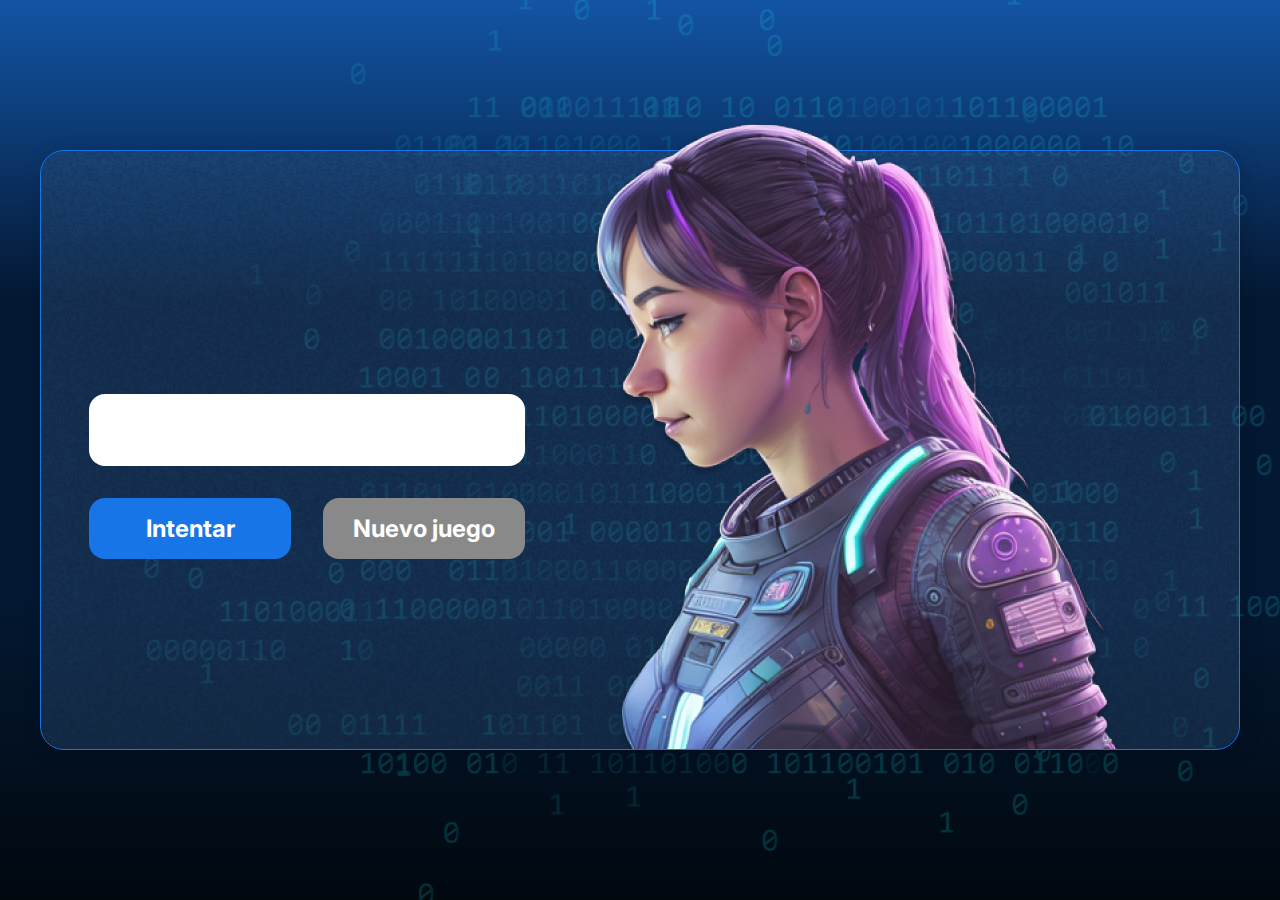
==== index.html @ 806881e5 "Final Version" ====
<!DOCTYPE html>
<html lang="pt-br">
  <head>
    <meta charset="UTF-8" />
    <meta name="viewport" content="width=device-width, initial-scale=1.0" />
    <link rel="preconnect" href="https://fonts.googleapis.com" />
    <link rel="preconnect" href="https://fonts.gstatic.com" crossorigin />
    <link
      href="https://fonts.googleapis.com/css2?family=Chakra+Petch:wght@700&family=Inter:wght@400;700&display=swap"
      rel="stylesheet"
    />
    <link rel="stylesheet" href="style.css" />
    <title>JS Game</title>
  </head>

  <body>
    <div class="container">
      <div class="container__contenido">
        <div class="container__informaciones">
          <div class="container__texto">
            <h1></h1>
            <p class="texto__parrafo"></p>
          </div>
          <input type="number" id="valorUsuario" max="10" class="container__input" />
          <div class="chute container__botones">
            <button onclick="verificarIntento();" class="container__boton">
              Intentar
            </button>
            <button
              onclick="reiniciarJuego();"
              class="container__boton"
              id="reiniciar"
              disabled
            >
              Nuevo juego
            </button>
          </div>
        </div>
        <img
          src="./img/ia.png"
          alt="Una persona mirando a la izquierda"
          class="container__imagen-persona"
        />
      </div>
    </div>

    <!-- <script src="app.js" defer></script> -->
    <script src="practica_arrays.js" defer></script>
  </body>
</html>
---- style.css ----
* {
  box-sizing: border-box;
  margin: 0;
  padding: 0;
  color: white;
}

body {
  background: linear-gradient(
    #1354a5 0%,
    #041832 33.33%,
    #041832 66.67%,
    #01080e 100%
  );
  height: 100vh;
  display: flex;
  align-items: center;
  justify-content: center;
}

body::before {
  background-image: url("img/code.png");
  background-repeat: no-repeat;
  background-position: right;
  content: "";
  display: block;
  position: absolute;
  width: 100%;
  height: 100%;
  opacity: 0.4;
}

.container {
  width: 1200px;
  height: 600px;
  display: flex;
  align-items: center;
  justify-content: space-between;
  border-radius: 24px;
  border: 1px solid #1875e8;
  box-shadow: 4px 4px 20px 0px rgba(1, 8, 14, 0.15);
  background-image: url("img/Ruido.png");
  background-size: 100% 100%;
  position: relative;
}

.container__contenido {
  display: flex;
  align-items: center;
  position: absolute;
  bottom: 0;
}

.container__informaciones {
  flex: 1;
  padding: 3rem;
}

.container__boton {
  border-radius: 16px;
  background: #1875e8;
  padding: 16px 24px;
  width: 100%;
  font-size: 24px;
  font-weight: 700;
  border: none;
  margin-top: 2rem;
}

.container__boton:disabled {
  background: #898989;
}

.container__texto {
  margin: 16px 0 16px 0;
}

.container__texto-azul {
  color: #1875e8;
}

.container__input {
  width: 100%;
  height: 72px;
  border-radius: 16px;
  background-color: #fff;
  border: none;
  color: #1875e8;
  padding: 2rem;
  font-size: 24px;
  font-weight: 700;
  font-family: "Inter", sans-serif;
}

.container__botones {
  display: flex;
  gap: 2em;
}

h1 {
  font-family: "Chakra Petch", sans-serif;
  font-size: 72px;
  padding-bottom: 3rem;
}

p,
button {
  font-family: "Inter", sans-serif;
}

.texto__parrafo {
  font-size: 32px;
  font-weight: 400;
}
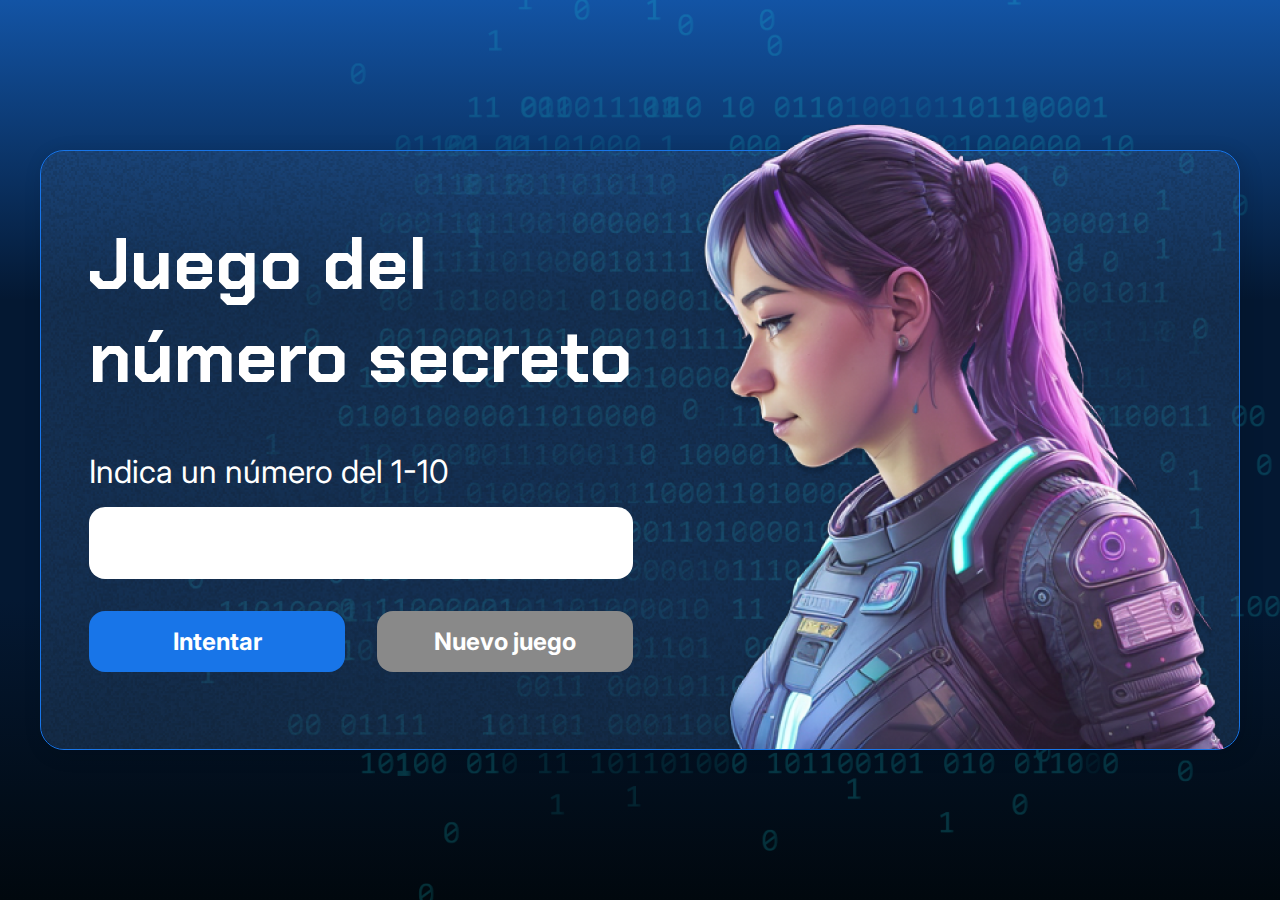
==== commit 20fe4363: "Update index.html" ====
--- a/index.html
+++ b/index.html
@@ -44,7 +44,6 @@
       </div>
     </div>
 
-    <!-- <script src="app.js" defer></script> -->
-    <script src="practica_arrays.js" defer></script>
+     <script src="app.js" defer></script> 
   </body>
 </html>
